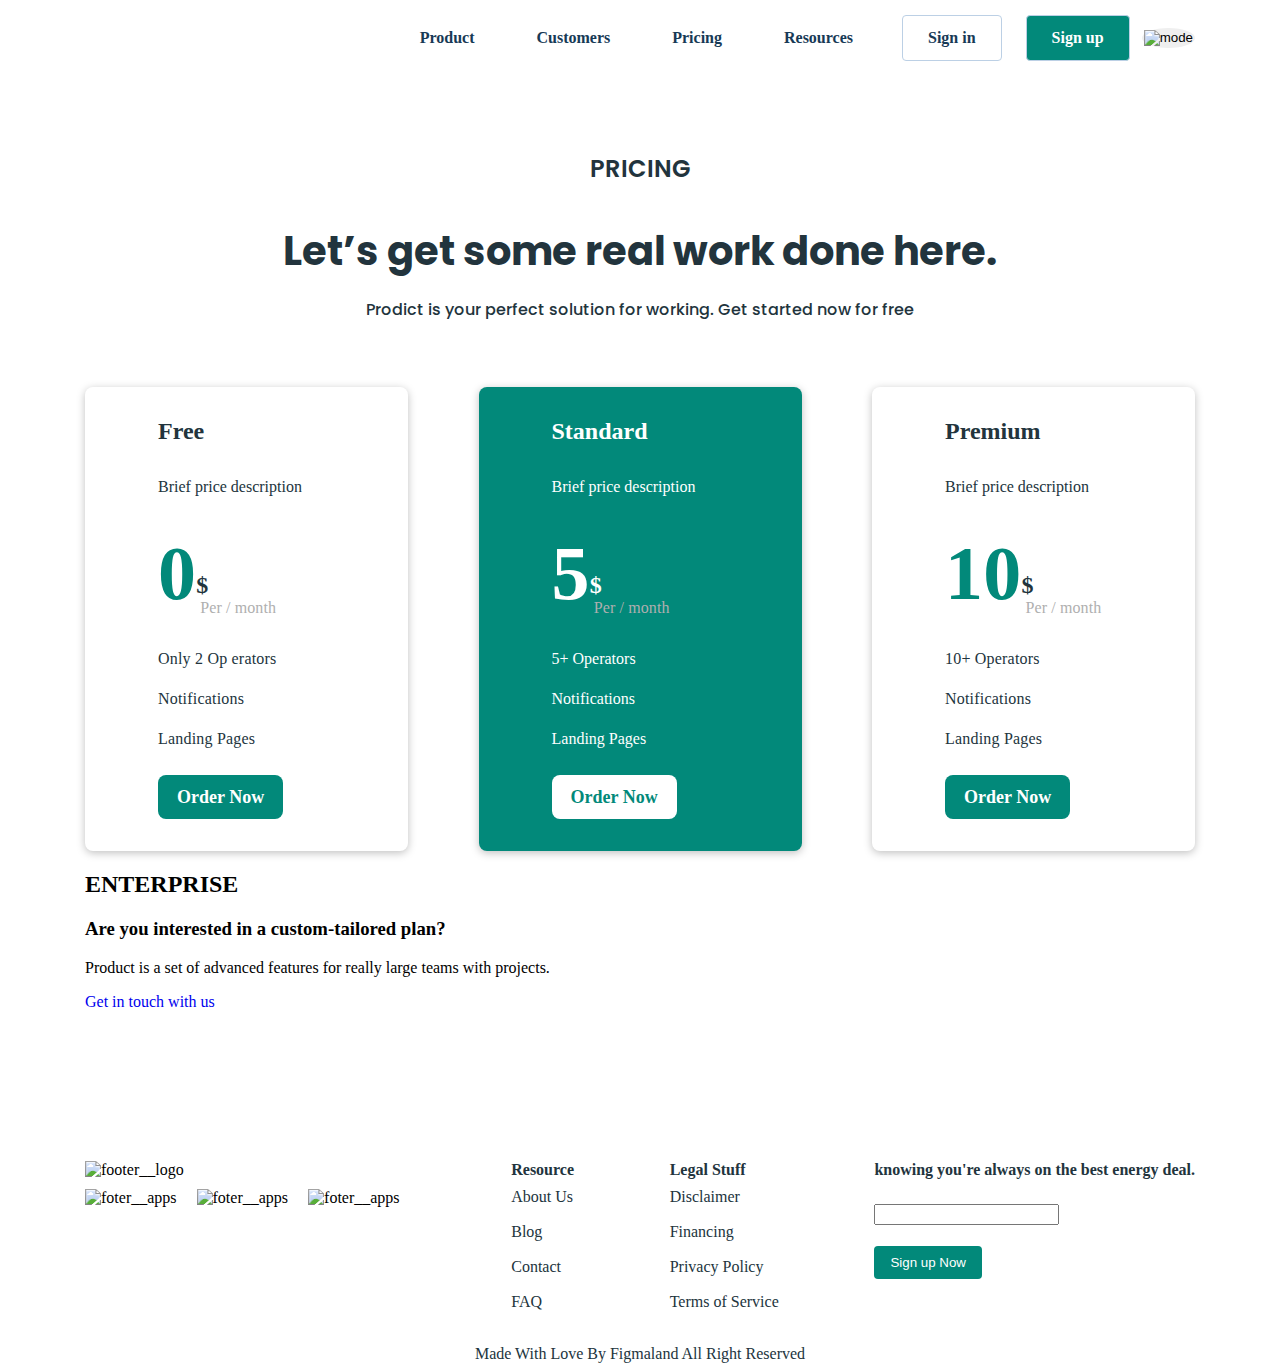
==== pricing.html @ 54152fec "Addmheader vs footer" ====
<!DOCTYPE html>
<html lang="en">
<head>
    <meta charset="UTF-8">
    <meta name="viewport" content="width=device-width, initial-scale=1.0">
    <title>Document</title>
    <link rel="preconnect" href="https://fonts.googleapis.com">
    <link rel="preconnect" href="https://fonts.gstatic.com" crossorigin>
    <link href="https://fonts.googleapis.com/css2?family=Poppins:ital,wght@0,600;0,700;1,400&display=swap"      rel="stylesheet">
    <link rel="stylesheet" href="./css/normalize.css">
    <link rel="stylesheet" href="./css/main.css">
</head>
<body>
    <header class="site__header">    
        <div class="container">
            <div class="header__inner">
                <a href="./index.html">
                    <img src="./images/header_logo.svg" alt="">
                </a>
                <ul class="header__list">
                    <li class="header__item">
                        <a class="header__link" href="./index.html">Product</a>
                    </li>
                    <li class="header__item">
                        <a class="header__link" href="./customer.html">Customers</a>
                    </li>
                    <li class="header__item">
                        <a class="header__link" href="./pricing.html">Pricing</a>
                    </li>
                    <li class="header__item">
                        <a class="header__link" href="./index.html">Resources</a>
                    </li>
                </ul>
                <div class="nav">
                    <span class="header__linkspan">
                        <a class="header__link" href="./index.html">Sign in</a>
                    </span>
                    <span class="header__linkspan linkcolor">
                        <a class="header__link header__link--sign" href="./index.html">Sign up</a>
                    </span>
                    <button class="mode">
                        <img class="button__img" src="./images/icon.svg" alt="mode">
                    </button>
                </div>
                <button type="button
                 " class="menu__btn">
                    <img src="./images/menu.svg" alt="menu__img" width="28" height="31">
                </button>
            </div>
        </div>
    </header>
    <main>
        <section class="hero_department">
            <div class="container">
                <div class="department">
                    <h3 class="department_list">PRICING</h3>
                    <h1 class="department_text">Let’s get some real work done here.</h1>
                    <p class="department_itms">Prodict is your perfect solution for working. Get started now for free</p>
                    <div class="personal">
                        <ul class="price__list">
                            <li class="price__item">
                                <strong class="price__strong">Free</strong>
                                <p class="list__text">Brief price description</p>
                                <span class="list__span">
                                    <ins class="ins">0</ins><sup class="sup">$</sup>
                                    <sub class="sub">Per / month</sub>
                                </span>
                                <p class="list__text list__text--color">Only 2 Op erators <br> Notifications <br> Landing Pages</p>
                                <span class="nowspan">
                                    <a class="span__link" href="">Order Now</a>
                                </span>
                            </li>
                            <li class="price__item price__item--color ">
                                <strong class="price__strong price__strong--color">Standard</strong>
                                <p class="list__text list__text--white">Brief price description</p>
                                <span class="list__span list__span--color">
                                    <ins class="ins ins--color">5</ins><sup class="sup sup--color">$</sup>
                                    <sub class="sub sub--color">Per / month</sub>
                                </span>
                                <p class="list__text list__text--white">5+ Operators<br> Notifications <br> Landing Pages</p>
                                <span class="nowspan nowspan--color">
                                    <a class="span__link span__link--color" href="">Order Now</a>
                                </span>
                            </li>
                            <li class="price__item">
                                <strong class="price__strong">Premium</strong>
                                <p class="list__text">Brief price description</p>
                                <span class="list__span">
                                    <ins class="ins">10</ins><sup class="sup">$</sup>
                                    <sub class="sub">Per / month</sub>
                                </span>
                                <p class="list__text list__text--color">10+ Operators <br> Notifications <br> Landing Pages </p>
                                <span class="nowspan">
                                    <a class="span__link" href="">Order Now</a>
                                </span>
                            </li>
                        </ul>
                    </div>    
                </div>
            </div>
        </section>

        <div class="container">
            <div>
                <h2>ENTERPRISE</h2>
                <h3>Are you interested  in a custom-tailored plan?</h3>
                <p>Product is a set of advanced features for really large teams with projects.</p>
                <a href="#">Get in touch with us</a>
            </div>
        </div>
    </main>
    <footer>
        <div class="container">
            <div class="site__footer">
                <ul class="footer__list">
                    <li class="footer__item">
                        <img class="footer__logoimg" src="./images/footer__log.svg" alt="footer__logo" width="162" height="30">
                        <div class="network">
                            <img  class="footer__network" src="./images/instagram.svg" alt="foter__apps" width="24" height="24">
                            <img class="footer__network" src="./images/facebook.svg" alt="foter__apps" width="24" height="24">
                            <img class="footer__network" src="./images/twitter.svg" alt="foter__apps" width="24" height="24">
                        </div>
                    </li>
                    <li class="footer__item">
                        <strong class="footer__span"> Resource</strong>
                        <ul class="item__list">
                            <li class="footer__item">
                                <a class="footer__link" href="">
                                    About Us
                                </a>
                            </li>
                            <li class="footer__item">
                                <a class="footer__link" href="">
                                    Blog
                                </a>
                            </li>
                            <li class="footer__item">
                                <a class="footer__link" href="">
                                    Contact
                                </a>
                            </li>
                            <li class="footer__item">
                                <a class="footer__link" href="">
                                    FAQ
                                </a>
                            </li>
                        </ul>
                    </li>
                    <li class="footer__item">
                        <strong class="footer__span "> Legal Stuff</strong>
                        <ul class="item__list">
                            <li class="footer__item">
                                <a class="footer__link" href="">
                                    Disclaimer
                                </a>
                            </li>
                            <li class="footer__item">
                                <a class="footer__link" href="">
                                    Financing
                                </a>
                            </li>
                            <li class="footer__item">
                                <a class="footer__link" href="">
                                    Privacy Policy
                                </a>
                            </li>
                            <li class="footer__item">
                                <a class="footer__link" href="">
                                    Terms of Service
                                </a>
                            </li> 
                        </ul>
                    </li>
                    <li class="footer__item">
                        <strong class="footer__text">knowing you're always on the best energy deal. </strong>
                        <form action="https://echo.htmlacademy.ru/" method="post">
                            <input class="input" type="email" name="email" id="send" aria-label="user_mail">
                            <button class="button" type="submit">
                                <span class="button__span">Sign up Now</span>
                            </button>
                        </form>
                    </li>
                </ul>
            </div>
            <small class="small__text">Made With Love By Figmaland All Right Reserved 
            </small>
        </div>
    </footer>
</body>
</html>
---- css/main.css ----
:root {
    --body-bg: #fff;
    --header-link-color: #173A56;
    --text-color: #22343D;
}

.dark {
    --body-bg: #1F2E35;
    --header-link-color: #FFFFFF;
    --text-color: #FFFFFF;
}

html {
    height: 100%;
    scroll-behavior: smooth;
}

*,
*::before,
*::after {
    box-sizing: border-box;
}

body {
    flex-direction: column;
    font-family: Rubik;
    height: 100%;
    margin: 0;
    padding: 0;
}

ul,
ol {
    padding: 0px;
    list-style-type: none;
}

a {
    text-decoration: none;
}

main {
    flex-grow: 1;
}

*,
*::before,
*::after {
    box-sizing: border-box;
}

body {
    display: flex;
    flex-direction: column;
    height: 100%;
    margin: 0;
    padding: 0;
    background: var(--body-bg);
}

.container {
    width: 100%;
    max-width: 1150px;
    padding: 0px 20px;
    margin: 0 auto;
}

main {
    flex-grow: 1;
}

.visually-hidden {
    clip: rect(0 0 0 0);
    clip-path: inset(50%);
    height: 1px;
    overflow: hidden;
    position: absolute;
    white-space: nowrap;
    width: 1px;
}

.header__inner {
    display: flex;
    align-items: center;
}

.header__list {
    display: flex;
    align-items: center;
    margin-left: auto;
    padding: 0px;
    list-style-type: none;

}

.menu__btn {
    display: none;
    border: none;
    background-color: transparent;
}

.header__item {
    margin-left: 12px;
}

.header__link {
    text-decoration: none;
    font-weight: 600;
    font-size: 16px;
    line-height: 28px;

}

.header__linkspan {
    display: inline-block;
    border: 1px solid #BCD0E5;
    border-radius: 4px;
    margin-left: 24px;
}

.linkcolor {
    background: #02897A;
    color: #FFFFFF;
}

.header__link {
    display: inline-block;
    margin: 0px;
    padding: 10px 25px;
    font-weight: 600;
    font-size: 16px;
    line-height: 24px;
    color: var(--header-link-color)
}

.header__link--sign {
    color: #FFFFFF;
}

.nav {
    display: flex;
    align-items: center;
}

.mode {
    margin-left: 12px;
    padding: 0px;
    border: 2px solid transparent;
    border-radius: 50%;
}

.button__img {
    display: block;

}

@media only screen and (max-width:576px) {
    .nav {
        display: none;
    }

    .menu__btn {
        display: block;
        margin-left: auto;
    }

    .header__list {
        display: none;
    }

}

/* hero section started */
.hero {
    padding-top: 25px;
}

.hero__inner {
    display: flex;
    align-items: center;
    justify-content: space-between;
    flex-direction: row-reverse;

}

.hero__left {
    width: 100%;
    max-width: 360px;
}

.hero__title {
    font-weight: 700;
    font-size: 40px;
    line-height: 60px;
    color: var(--text-color)
}

.hero__text {
    font-weight: 400;
    font-size: 18px;
    line-height: 28px;
    color: var(--text-color)
}

.hero__span {
    display: inline-block;
    background: #02897A;
    border-radius: 4px;
    padding: 15px 41px;
}

.hero__live {
    position: relative;
    background-image: url("../images/hero_icon.svg");
    background-repeat: no-repeat;
    margin-left: 30px;
    padding-left: 20px;
    background-size: 20px 17px;
}

.hero__link {
    font-weight: 700;
    font-size: 16px;
    line-height: 24px;
    color: #FFFFFF;
    text-decoration: none;
}

.hero__link--active {
    font-weight: 600;
    font-size: 16px;
    line-height: 24px;
    text-decoration-line: underline;
    color: #02897A;
    text-decoration: none;
    border-bottom: 1px solid #02897A;
}

@media only screen and (max-width:576px) {
    .hero__inner {
        display: block;
        margin: 0px;
        padding-top: 30px;

    }

    .hero_img {
        width: 100%;
        height: 100%;
    }

    .hero__title {
        font-size: 36px;
        text-align: center;
    }

    .hero__link {
        justify-content: center;
    }

}

@media only screen and (max-width:365px) {
    .hero__span {
        padding: 8px 18px;
        margin-right: 20px;
        font-size: 14px;
    }

    .hero__link {
        font-size: 14px;
    }

}

/* product section start */
.product {
    margin-top: 115px;
    margin-bottom: 153px;
}

.title__width {
    display: block;
    margin: 0 auto;
    max-width: 450px;
    margin-bottom: 60px;
    width: 100%;
}

.product__title {
    margin: 0px;
    font-weight: 700;
    font-size: 32px;
    line-height: 48px;
    text-align: center;
    color: var(--text-color)
}

.product__inner {
    display: grid;
    grid-template-columns: repeat(4, 1fr);
    gap: 30px;
}

.product__img {
    position: absolute;
    z-index: -1;
}

.product__wrapper {
    width: 100%;
    max-width: 230px;
}

.product__strong {
    display: block;
    font-weight: 600;
    font-size: 22px;
    line-height: 33px;
    color: var(--text-color)
}

.product__text {
    font-weight: 400;
    font-size: 16px;
    line-height: 26px;
    color: var(--text-color)
}

.divspan {
    width: 100%;
    max-width: 175px;
    display: block;
    margin: 20px auto;
}

.product__span {
    display: inline-block;
    background: #02897A;
    border-radius: 4px;
    padding: 15px 32px;
}

.product__link {
    font-weight: 700;
    font-size: 16px;
    line-height: 24px;
    text-decoration: none;
    color: var(--body-bg);
}

@media only screen and (max-width:576px) {
    .title_width {
        width: 150px;
    }

    .product__title {
        font-weight: 700;
        font-size: 32px;
        line-height: 48px;
        text-align: center;

        color: var(--text-color);
    }
}

@media only screen and (max-width:576px) {
    .product__img {
        width: 1280px;
    }

}

@media only screen and (max-width:576px) {
    .product__inner {
        display: block;
        text-align: center;
        margin: 0 auto;
        width: 411px;
    }

    .product__wrapper {
        display: block;
        margin: 0 auto;
    }

    .divspan {
        max-width: 175px;
        margin: 0px auto;
    }
}

/* Management section start */
.management {
    padding-top: 150px;
}

.management__inner {
    display: flex;
    align-items: center;
    justify-content: space-between;
    flex-direction: row-reverse;
    flex-wrap: wrap;
}

.management__wrapper {
    width: 100%;
    max-width: 450px;
}

.management__strong {
    font-weight: 600;
    font-size: 16px;
    line-height: 24px;
    color: var(--text-color)
}

.management__title {
    font-weight: 700;
    font-size: 32px;
    line-height: 48px;
    color: var(--text-color)
}

.management__text {
    font-weight: 400;
    font-size: 16px;
    line-height: 26px;
    color: var(--text-color);
    padding: 25px 0px;
}

@media only screen and (max-width:576px) {
    .management__images {
        display: block;
        width: 100%;
        max-width: 350px;
        height: 305px;
    }

    .management__wrapper {
        position: relative;
        left: -20px;
        padding-top: 50px;
        max-width: 334px;
    }

}

/* SUPPORT SECTION STARTED */
.support__inner {
    position: relative;
    display: flex;
    align-items: center;
    margin-top: 150px;
}

.support__wrapper {
    margin-left: auto;
    width: 100%;
    max-width: 420px;
}

.support__strong {
    font-weight: 600;
    font-size: 16px;
    line-height: 24px;
    color: var(--text-color);
}

.support__title {
    font-weight: 700;
    font-size: 32px;
    line-height: 48px;
    color: var(--text-color)
}

.support__text {
    font-weight: 400;
    font-size: 16px;
    line-height: 26px;
    color: var(--text-color)
}

.support__item::before {
    display: block;
    position: absolute;
    background-image: url("../images/support_icon.svg");
    background-repeat: no-repeat;
    left: -50px;
    top: 5px;
    width: 35px;
    height: 35px;
    content: '';
}

.support__item:nth-child(2)::before {
    background-image: url("../images/support_icon2.svg");
}

.support__item:nth-child(3)::before {
    background-image: url("../images/support_icon3.svg");
}

.support__list {
    position: relative;
    margin: 0px;
    padding: 0px;
    list-style-type: none;
}

.support__item {
    position: relative;
    padding: 15px 0px;
}

.support__span {
    position: relative;
    font-weight: 400;
    font-size: 16px;
    line-height: 26px;
    color: var(--text-color)
}

@media only screen and (max-width:576px) {
    .support__img {
        position: absolute;
        top: -30px;
        left: 20px;
        max-width: 265px;
        height: 308px;
    }

    .support__inner {
        margin-top: 50px;
    }

}

@media only screen and (max-width:576px) {
    .support__wrapper {
        padding-top: 300px;
        margin: 0 auto;
    }

    .support__item::before {
        left: 0px;
        top: 10px;
    }

    .support__item {
        padding-left: 50px;
    }
}

@media only screen and (max-width:350px) {
    .support__text {
        font-size: 14px;
        line-height: 20px;
    }

}

.Collaborative__inner {
    position: relative;
    display: flex;
    align-items: center;
    justify-content: space-between;
    margin-top: 100px;
}

.collaborative_img {
    margin-left: auto;
}

.Collaborative__wrapper {
    width: 100%;
    max-width: 420px;
}

.Collaborative__strong {
    font-weight: 600;
    font-size: 16px;
    line-height: 24px;
    padding: 12px 0px;
    color: var(--text-color)
}

.Collaborative__text {
    font-weight: 400;
    font-size: 16px;
    line-height: 26px;
    color: var(--text-color)
}

.Collaborative__title {
    font-weight: 700;
    font-size: 32px;
    line-height: 48px;
    color: var(--text-color)
}

@media only screen and (max-width:576px) {
    .collaborative_img {
        position: absolute;
        margin: 0px;
        left: 10px;
        top: 0;
        max-width: 290px;
        height: 291px;
    }

    .Collaborative__wrapper {
        margin: 0 auto;
        padding-top: 350px;
    }
}

/* STRATEG SECTION START */
.strateg {
    padding-top: 50px;
}

.strateg__title {
    margin: 0px;
    font-weight: 700;
    font-size: 34px;
    line-height: 51px;
    color: var(--text-color);
}

.strateg__text {
    font-weight: 500;
    font-size: 16px;
    line-height: 26px;
    color: var(--text-color);
}

.strateg__content {
    width: 100%;
    max-width: 693px;
}

.strateg__img {
    width: 348px;
}

@media only screen and (max-width:576px) {
    .strateg__content {
        margin: 0 10px;
        width: 348px;
    }

    .strateg__list {
        flex-wrap: wrap;
    }

    .strateg__item {
        margin: 0 10px;

    }
}

.strateg__list {
    display: flex;
    align-items: center;
    justify-content: space-between;
    list-style-type: none;
    gap: 30px;
    padding: 0px;
}

.strateg__item {
    text-decoration: none;
    border: 1px solid transparent;
    border-radius: 10px;
    background: #ffffff;
}

.strateg__span {
    display: block;
    font-weight: 400;
    font-size: 16px;
    line-height: 28px;
    padding: 12px 0px;
    color: #22343D;
}

.strateg__strong {
    font-weight: 700;
    font-size: 24px;
    line-height: 40px;
    padding-bottom: 12px;
    color: #22343D;
}

.strateg__strong--color {
    color: #02897A;
}

.strateg__end {
    display: block;
    padding-top: 64px;
    width: 150px;
    margin: 0 auto;
}

.strateg__circle {
    display: inline-block;
    margin: 0px 10px;
    width: 16px;
    height: 16px;
    border: 1px solid transparent;
    border-radius: 50%;
    text-align: center;
    background: #EFEFEF;
}

.strateg__circle:nth-child(2) {
    background: #02897A;
}

/* PRICE SECTION START */
.price__inner {
    padding-top: 150px;
}

.price__title {
    text-align: center;
    font-weight: 700;
    font-size: 34px;
    line-height: 51px;
    color: var(--text-color);
}

.price__text {
    font-weight: 500;
    font-size: 16px;
    line-height: 24px;
    color: var(--text-color);
    text-align: center;
}

.price__list {
    display: flex;
    align-items: flex-start;
    justify-content: space-between;
    list-style-type: none;

}

@media only screen and (max-width:576px) {
    .price__list {
        margin: 0 auto;
        flex-wrap: wrap;
    }

    .price__item {

        margin-bottom: 30px;
    }

}

.price__item {
    width: 323px;
    padding: 24px 75px 32px 73px;
    box-shadow: 0px 2px 8px rgba(0, 0, 0, 0.25);
    border-radius: 8px;
    background: var(--body-bg);
}

.price__item--color {
    background: #02897A;
}

.price__strong {
    font-weight: 700;
    font-size: 24px;
    line-height: 40px;
    color: var(--text-color);
}

.price__strong--color {
    color: #fff;
}

.list__text {
    font-weight: 400;
    font-size: 16px;
    line-height: 40px;
    color: var(--text-color);
}

.list__text--color {
    font-weight: 500;
    font-size: 16px;
    line-height: 40px;
    letter-spacing: 0.2px;
    color: var(--text-color);
}

.list__text--white {
    color: #fff;
}

.list__span {
    position: relative;
}

.ins {
    text-decoration: none;
    font-weight: 700;
    font-size: 76px;
    line-height: 100px;
    text-align: center;
    letter-spacing: 0.2px;
    color: #02897A;
}

.ins--color {
    color: #fff;
}

.sub {
    position: relative;
    left: -12px;
    top: 10px;
    font-weight: 400;
    font-size: 16px;
    line-height: 19px;
    letter-spacing: 0.1px;
    color: #AFAFAF;
}

.sup {
    font-weight: 700;
    font-size: 24px;
    line-height: 30px;
    letter-spacing: 0.1px;
    color: var(--text-color);
}

.sup--color {
    color: #fff;
}

.nowspan {
    display: inline-block;
    margin: 0 auto;
    padding: 11px 19px;
    background: #02897A;
    border-radius: 8px;
    color: #fff;
}

@media only screen and (max-width:352px) {
    .nowspan {
        width: 140px;
    }
}

.nowspan--color {
    background: var(--body-bg);
}

.span__link {
    font-weight: 600;
    font-size: 18px;
    line-height: 22px;
    text-decoration: none;
    color: #fff;
}

.span__link--color {
    color: #02897A;
}

/* PRICE SECTION FINISHED */

/* CLIENT SECTION START */
.client {
    padding-top: 100px;
}

.client__title {
    text-align: center;
    margin: 0px;
    font-weight: 700;
    font-size: 34px;
    line-height: 57px;
    letter-spacing: 0.2px;
    color: var(--text-color);
}

.client__text {
    margin: 0px;
    font-weight: 500;
    font-size: 16px;
    line-height: 28px;
    text-align: center;
    letter-spacing: 0.2px;
    color: var(--text-color);

}

.client__content {
    width: 100%;
    max-width: 537px;
}

.client__list {
    display: flex;
    align-items: center;
    justify-content: space-between;
    padding-top: 50px;
    list-style-type: none;
}

@media only screen and (max-width:576px) {
    .client__content {
        margin: 0 auto;
        width: 323px;
        text-align: center;
    }

    .client__list {
        margin: 0 auto;
        flex-wrap: wrap;
    }

    .client__item {
        margin-bottom: 32px;
    }

}

.client__item {
    padding: 28px;
    width: 100%;
    max-width: 327px;
    text-decoration: none;
    border: 1px solid #DEDEDE;
    border-radius: 5px;
    background: #fff;

}

.clien__text {
    width: 100%;
    max-width: 275px;
    font-weight: 400;
    font-size: 16px;
    line-height: 28px;
    letter-spacing: 0.2px;
    color: #737373;
}

.clien__span {
    display: block;
    width: 80px;
    margin: 0 auto;
}

.client__strong,
.client__strong1,
.client__strong2 {
    display: block;
    position: relative;
    font-weight: 600;
    font-size: 16px;
    line-height: 24px;
    letter-spacing: 0.2px;
    color: #02897A;
}

.client__strong::before {
    position: absolute;
    left: -80px;
    background-image: url("../images/client.png");
    background-repeat: no-repeat;
    width: 50px;
    height: 50px;
    border-radius: 50%;
    content: '';
}

.client__strong1:before {
    position: absolute;
    left: -80px;
    background-image: url("../images/client2.png");
    background-repeat: no-repeat;
    width: 50px;
    height: 50px;
    border-radius: 50%;
    content: '';
}

.client__strong2:before {
    position: absolute;
    left: -80px;
    background-image: url("../images/client3.png");
    background-repeat: no-repeat;
    width: 50px;
    height: 50px;
    border-radius: 50%;
    content: '';
}

/* CLIENT SECTION FINISHED */


/* COMPANIES WRAPPER STARTED */
.companies {
    display: flex;
    align-items: center;
    justify-content: space-between;
    margin: 0 auto;
    padding: 50px 36px 0px 50px;
    width: 100%;
    max-width: 968px;
    background: #02897A;
    border-radius: 32px;
}

.companies__left {
    width: 100%;
    max-width: 400px;
}

.companies__text {
    font-weight: 600;
    font-size: 32px;
    line-height: 151.4%;
    color: #fff;
}

.companies__span {
    display: inline-block;
    padding: 13px 35px 7px 33px;
    background: #fff;
    border-radius: 8px;
}

.companies__link {
    text-decoration: none;
    font-weight: 600;
    font-size: 20px;
    line-height: 30px;
    color: #02897A;
}

@media only screen and (max-width:576px) {
    .companies {
        width: 100%;
        flex-wrap: wrap;
    }

    .companies__text {
        margin: 0px;
        font-size: 32px;
        line-height: 151.4%;
        text-align: center;
    }

    .companies__span {
        display: block;
        margin: 0 auto;
        width: 150px;
        text-align: center;
    }

    .companies__img {
        position: relative;
        margin: 0px;
        right: 40%;

    }
}

/* COMPANIES WRAPPER FINISHED */

/* FOOTER STARTED */
.site__footer {
    padding-top: 150px;
}

.footer__list {
    display: flex;
    align-items: flex-start;
    justify-content: space-between;
    margin: 0px;
    list-style-type: none;
}

@media only screen and (max-width:576px) {
    .site__footer {
        padding-top: 100px;
    }

    .footer__list {
        width: 325px;
        flex-wrap: wrap;
        padding: 0px;
        gap: 20px;
    }

    .footer__item {
        display: block;
        margin: 0 auto;
        padding: 0px;
        width: 162px;
        text-align: center;
    }
}

@media only screen and (max-width:576px) {
    .item__list {
        padding: 16px 0px;
    }

}

.footer__item {
    text-decoration: none;
}

.footer__span {
    color: var(--text-color);
}

.network {
    padding-top: 10px;
}

.footer__network {
    margin-right: 16px;
}

.item__list {
    list-style-type: none;
    margin: 0px;
    padding: 0px;
}

.footer__text {
    color: var(--text-color);
}

.footer__link {
    text-decoration: none;
    font-weight: 400;
    font-size: 16px;
    line-height: 35px;
    color: var(--text-color);
}

.input {
    margin-top: 25px;
}

.button {
    padding: 8px 15px;
    margin-top: 21px;
    background: #02897A;
    border-radius: 4px;
    display: block;
    border: 1px solid transparent;
}

.button__span {
    color: var(--body-bg);
}

.small__text {
    display: block;
    margin-top: 20px;
    text-align: center;
    font-weight: 400;
    font-size: 16px;
    line-height: 30px;
    color: #22343D;
}

@media only screen and (max-width:576px) {
    .button {
        display: block;
        margin: 10px auto;
        text-align: center;
    }

}

/* FOOTER FINISHED */

.department_list {
    display: block;
    margin: 0 auto;
    padding: 75px 0 35px 0;
    text-align: center;
    color: #22343D;
    font-family: Poppins;
    font-size: 24px;
    font-weight: 600;
}

.department_text {
    display: block;
    margin: 0 auto;
    text-align: center;
    color: #22343D;
    text-align: center;
    font-family: Poppins;
    font-size: 40px;
    font-weight: 700;
}

.department_itms {
    display: block;
    margin: 0 auto;
    padding: 16px 0 49px 0;
    text-align: center;
    color: #22343D;
    text-align: center;
    font-family: Poppins;
    font-size: 16px;
    font-weight: 500;
}
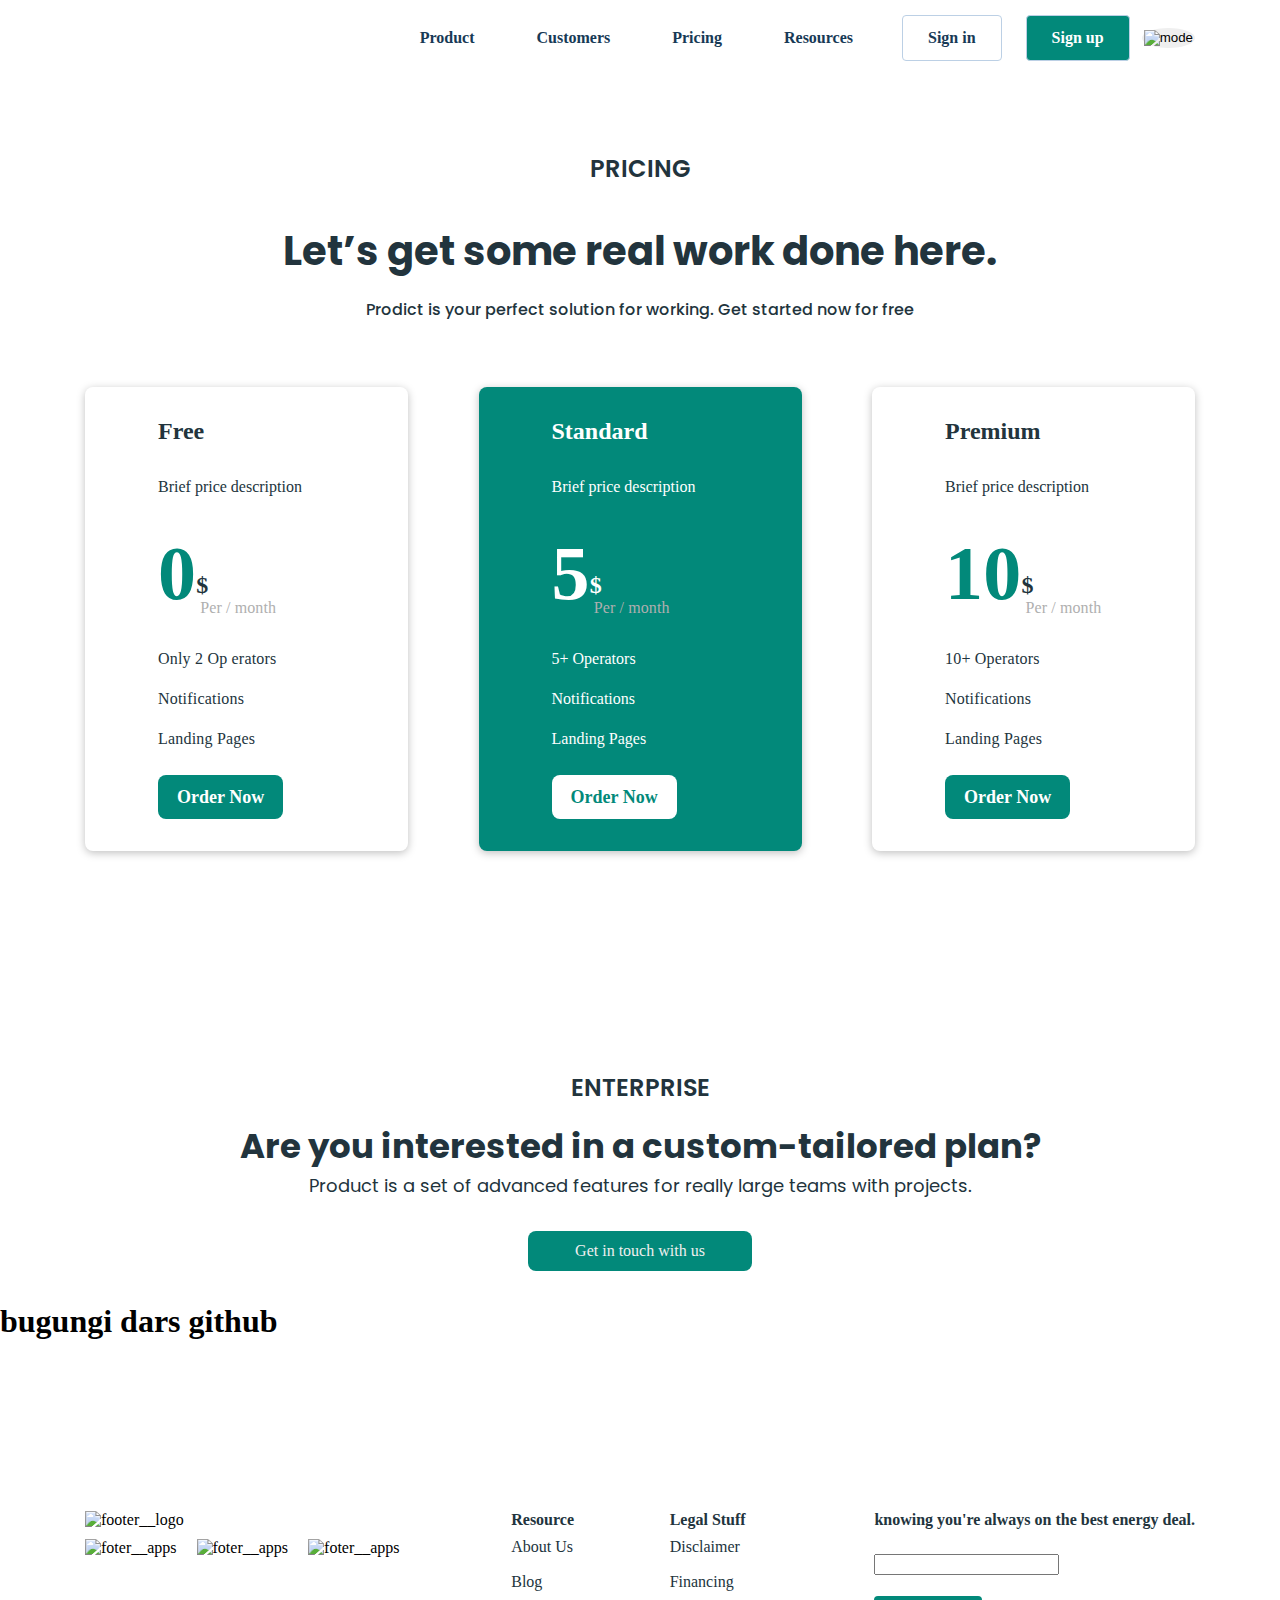
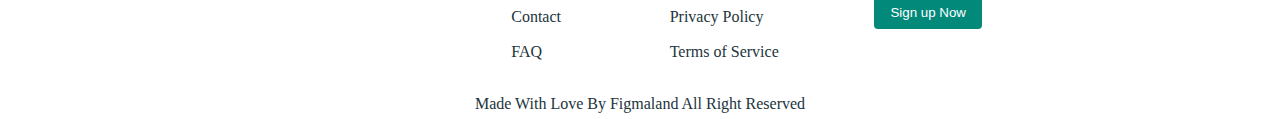
==== commit 0a25fe76: "add broken" ====
--- a/pricing.html
+++ b/pricing.html
@@ -99,14 +99,19 @@
                 </div>
             </div>
         </section>
+        <section class="enterprise">
+            <div class="">
+                <div class="enterprise__inner">
+                    <h2 class="enterprise__title">ENTERPRISE</h2>
+                    <h3 class="enterprise__subtitle">Are you interested  in a custom-tailored plan?</h3>
+                    <p class="enterprise__text">Product is a set of advanced features for really large teams with projects.</p>
+                    <a class="enterprise__link" href="#">Get in touch with us</a>
+                </div>
+            </div>
+        </section>
 
-        <div class="container">
-            <div>
-                <h2>ENTERPRISE</h2>
-                <h3>Are you interested  in a custom-tailored plan?</h3>
-                <p>Product is a set of advanced features for really large teams with projects.</p>
-                <a href="#">Get in touch with us</a>
-            </div>
+        <div>
+            <h1>bugungi dars github</h1>
         </div>
     </main>
     <footer>
--- a/css/main.css
+++ b/css/main.css
@@ -1225,4 +1225,48 @@
     font-family: Poppins;
     font-size: 16px;
     font-weight: 500;
+}
+
+.enterprise__title {
+    display: block;
+    margin: 0 auto;
+    padding: 203px 0 16px 0;
+    text-align: center;
+    color: #22343D;
+    font-family: Poppins;
+    font-size: 24px;
+    font-weight: 600;
+}
+
+.enterprise__subtitle {
+    display: block;
+    margin: 0 auto;
+    text-align: center;
+    color: #22343D;
+    font-family: Poppins;
+    font-size: 34px;
+    font-weight: 700;
+}
+
+.enterprise__text {
+    display: block;
+    margin: 0 auto;
+    text-align: center;
+    color: #22343D;
+    font-family: Poppins;
+    font-size: 18px;
+    font-weight: 400;
+}
+
+.enterprise__link {
+    display: block;
+    margin: 32px auto;
+    width: 224px;
+    padding: 11px 18px;
+    justify-content: center;
+    align-items: center;
+    text-align: center;
+    color: #EFEFEF;
+    border-radius: 8px;
+    background: #02897A;
 }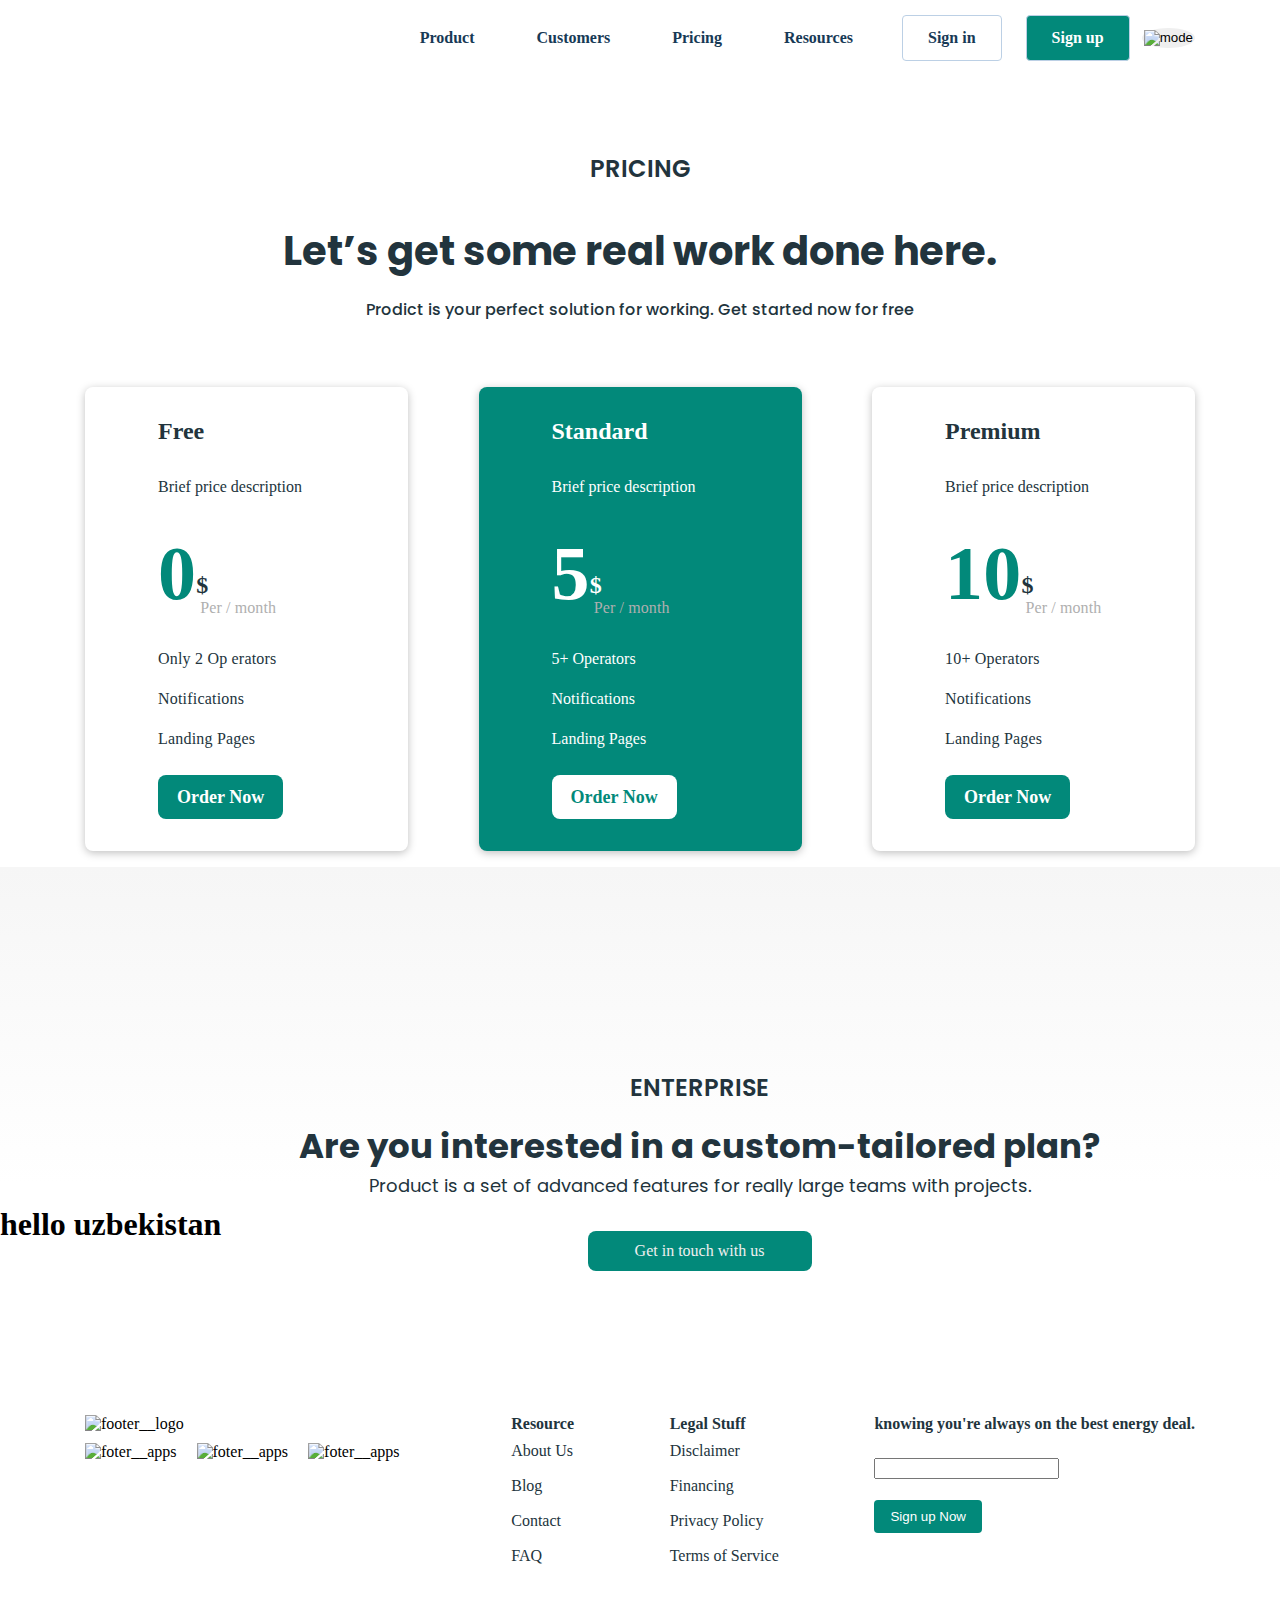
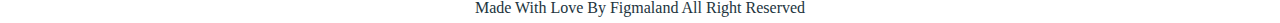
==== commit 8469e7a2: "add BREAK" ====
--- a/pricing.html
+++ b/pricing.html
@@ -109,10 +109,7 @@
                 </div>
             </div>
         </section>
-
-        <div>
-            <h1>bugungi dars github</h1>
-        </div>
+<h1>hello uzbekistan</h1>
     </main>
     <footer>
         <div class="container">
--- a/css/main.css
+++ b/css/main.css
@@ -1269,4 +1269,10 @@
     color: #EFEFEF;
     border-radius: 8px;
     background: #02897A;
+}
+
+.enterprise__inner {
+    width: 1399px;
+    height: 318px;
+    background: linear-gradient(180deg, #F6F6F6 0%, rgba(246, 246, 246, 0.00) 100%);
 }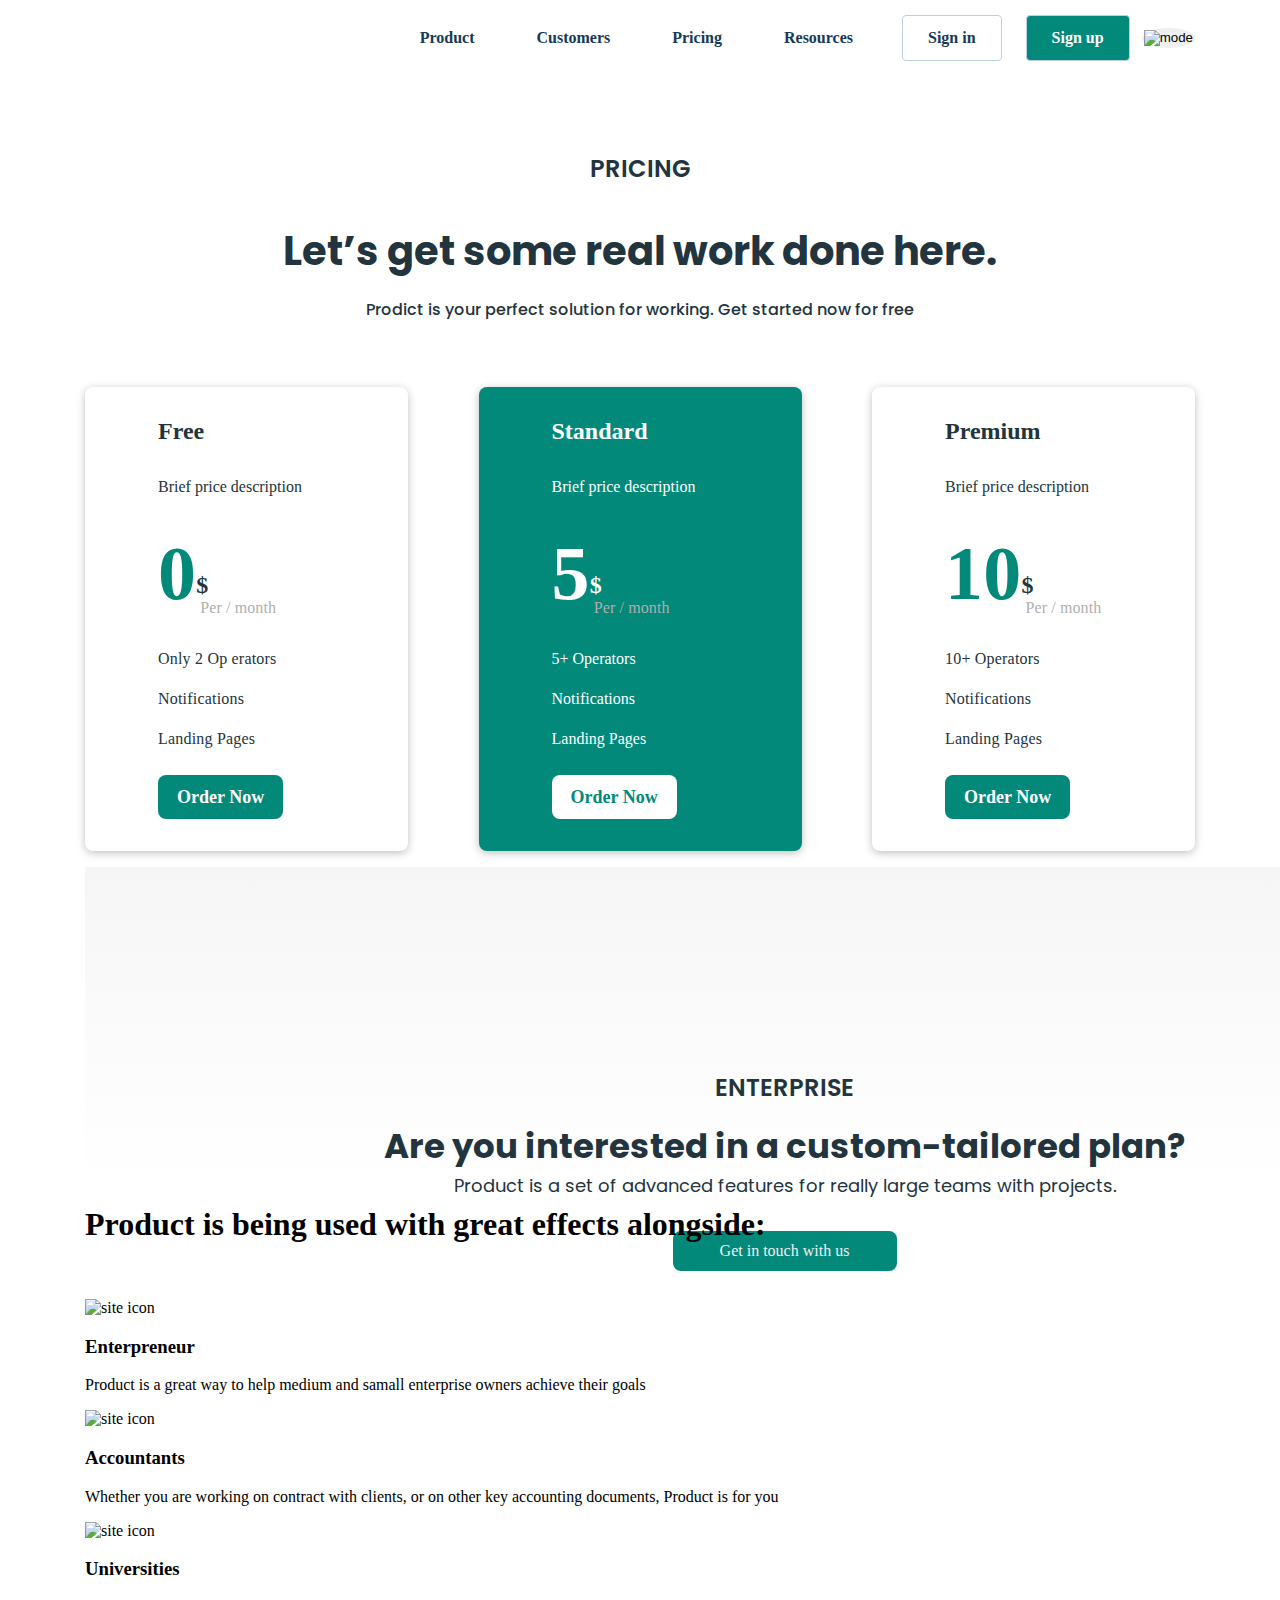
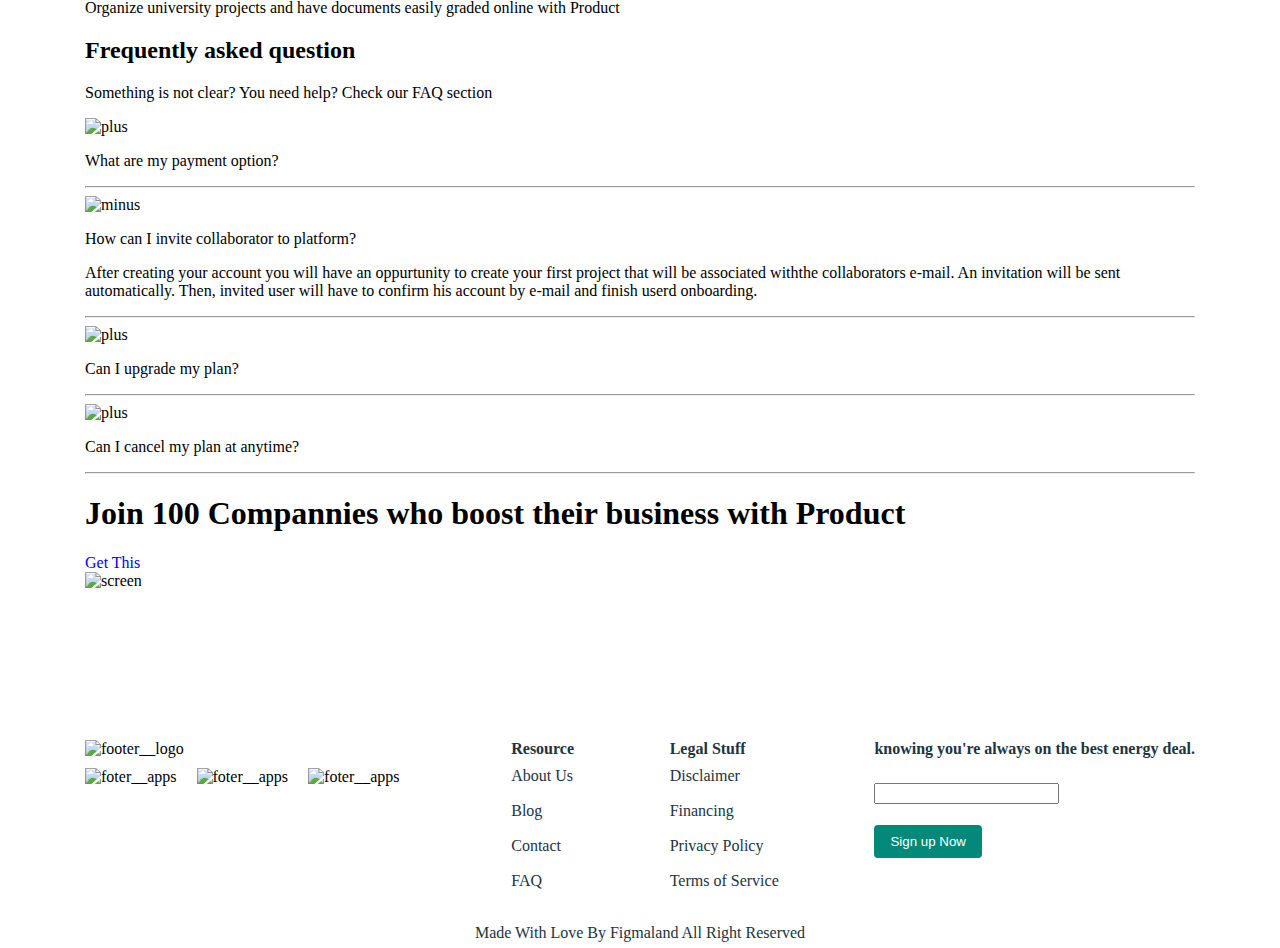
==== commit 2404cb62: "add the end" ====
--- a/pricing.html
+++ b/pricing.html
@@ -1,17 +1,20 @@
 <!DOCTYPE html>
 <html lang="en">
+
 <head>
     <meta charset="UTF-8">
     <meta name="viewport" content="width=device-width, initial-scale=1.0">
     <title>Document</title>
     <link rel="preconnect" href="https://fonts.googleapis.com">
     <link rel="preconnect" href="https://fonts.gstatic.com" crossorigin>
-    <link href="https://fonts.googleapis.com/css2?family=Poppins:ital,wght@0,600;0,700;1,400&display=swap"      rel="stylesheet">
+    <link href="https://fonts.googleapis.com/css2?family=Poppins:ital,wght@0,600;0,700;1,400&display=swap"
+        rel="stylesheet">
     <link rel="stylesheet" href="./css/normalize.css">
     <link rel="stylesheet" href="./css/main.css">
 </head>
+
 <body>
-    <header class="site__header">    
+    <header class="site__header">
         <div class="container">
             <div class="header__inner">
                 <a href="./index.html">
@@ -55,7 +58,8 @@
                 <div class="department">
                     <h3 class="department_list">PRICING</h3>
                     <h1 class="department_text">Let’s get some real work done here.</h1>
-                    <p class="department_itms">Prodict is your perfect solution for working. Get started now for free</p>
+                    <p class="department_itms">Prodict is your perfect solution for working. Get started now for free
+                    </p>
                     <div class="personal">
                         <ul class="price__list">
                             <li class="price__item">
@@ -65,7 +69,8 @@
                                     <ins class="ins">0</ins><sup class="sup">$</sup>
                                     <sub class="sub">Per / month</sub>
                                 </span>
-                                <p class="list__text list__text--color">Only 2 Op erators <br> Notifications <br> Landing Pages</p>
+                                <p class="list__text list__text--color">Only 2 Op erators <br> Notifications <br>
+                                    Landing Pages</p>
                                 <span class="nowspan">
                                     <a class="span__link" href="">Order Now</a>
                                 </span>
@@ -77,7 +82,8 @@
                                     <ins class="ins ins--color">5</ins><sup class="sup sup--color">$</sup>
                                     <sub class="sub sub--color">Per / month</sub>
                                 </span>
-                                <p class="list__text list__text--white">5+ Operators<br> Notifications <br> Landing Pages</p>
+                                <p class="list__text list__text--white">5+ Operators<br> Notifications <br> Landing
+                                    Pages</p>
                                 <span class="nowspan nowspan--color">
                                     <a class="span__link span__link--color" href="">Order Now</a>
                                 </span>
@@ -89,38 +95,140 @@
                                     <ins class="ins">10</ins><sup class="sup">$</sup>
                                     <sub class="sub">Per / month</sub>
                                 </span>
-                                <p class="list__text list__text--color">10+ Operators <br> Notifications <br> Landing Pages </p>
+                                <p class="list__text list__text--color">10+ Operators <br> Notifications <br> Landing
+                                    Pages </p>
                                 <span class="nowspan">
                                     <a class="span__link" href="">Order Now</a>
                                 </span>
                             </li>
                         </ul>
-                    </div>    
+                    </div>
                 </div>
             </div>
         </section>
         <section class="enterprise">
-            <div class="">
+            <div class="container">
                 <div class="enterprise__inner">
                     <h2 class="enterprise__title">ENTERPRISE</h2>
-                    <h3 class="enterprise__subtitle">Are you interested  in a custom-tailored plan?</h3>
-                    <p class="enterprise__text">Product is a set of advanced features for really large teams with projects.</p>
+                    <h3 class="enterprise__subtitle">Are you interested in a custom-tailored plan?</h3>
+                    <p class="enterprise__text">Product is a set of advanced features for really large teams with
+                        projects.</p>
                     <a class="enterprise__link" href="#">Get in touch with us</a>
                 </div>
             </div>
         </section>
-<h1>hello uzbekistan</h1>
+        <section>
+            <div class="container">
+                <div class="site__inner">
+                    <h1 class="site_hero">Product is being used with great effects alongside:</h1>
+                    <div class="site_itmes">
+                        <img src="image2/amico.svg" alt="">
+                        <div class="site__inner_">
+                            <ul class="site_list">
+                                <li class="site_list_itmes">
+                                    <div class="site_content">
+                                        <img src="./image2/icon 1.svg" alt="site icon">
+                                        <h3 class="site_text">Enterpreneur</h3>
+                                    </div>
+                                    <div class="items__content">
+                                        <p class="site_subtext">Product is a great way to help medium and samall
+                                            enterprise owners achieve their
+                                            goals</p>
+                                    </div>
+                                </li>
+                                <li class="site_list_itmes">
+                                    <div class="site_content">
+                                        <img src="./image2/icon 2.svg" alt="site icon">
+                                        <h3 class="site_text">Accountants</h3>
+                                    </div>
+                                    <div class="items__content">
+                                        <p class="site_subtext">Whether you are working on contract with clients, or on
+                                            other key accounting
+                                            documents, Product is for you</p>
+                                    </div>
+                                </li>
+                                <li class="site_list_itmes">
+                                    <div class="site_content">
+                                        <img src="./image2/icon 3.svg" alt="site icon">
+                                        <h3 class="site_text">Universities</h3>
+                                    </div>
+                                    <div class="items__content">
+                                        <p class="site_subtext">Organize university projects and have documents easily
+                                            graded online with Product
+                                        </p>
+                                    </div>
+                                </li>
+                            </ul>
+                        </div>
+                    </div>
+                </div>
+            </div>
+        </section>
+
+        <section class="hero_question">
+            <div class="container">
+                <div class="question_list">
+                    <h2 class="question_title">Frequently asked question</h2>
+                    <p class="question_text">Something is not clear? You need help? Check our FAQ section</p>
+                    <div class="question_list_itmes">
+                        <img src="./image2/plus_circle.svg" alt="plus">
+                        <p class="question_subtext">What are my payment option?</p>
+                    </div>
+                    <hr class="question_hr">
+                    <div class="question_list_itmes">
+                        <img src="./image2/minus_circle.svg" alt="minus">
+                        <p class="question_subtext">How can I invite collaborator to platform?</p>
+                    </div>
+                    <div class="question_subtitle">
+                        <p>After creating your account you will have an oppurtunity to create your first project that
+                            will be associated withthe collaborators e-mail. An invitation will be sent automatically.
+                            Then, invited user will have to confirm his account by e-mail and finish userd onboarding.
+                        </p>
+                    </div>
+                    <hr class="question_hr">
+                    <div class="question_list_itmes">
+                        <img src="./image2/plus_circle.svg" alt="plus">
+                        <p class="question_subtext">Can I upgrade my plan?</p>
+                    </div>
+                    <hr class="question_hr">
+                    <div class="question_list_itmes">
+                        <img src="./image2/plus_circle.svg" alt="plus">
+                        <p class="question_subtext">Can I cancel my plan at anytime?</p>
+                    </div>
+                    <hr class="question_hr">
+                </div>
+            </div>
+        </section>
+
+        <section class="hero_iformation">
+            <div class="container">
+                <div class="iformation_inner">
+                    <div class="iformation_left">
+                        <h1 class="iformation_text">Join 100 Compannies who boost their business with Product</h1>
+                        <a class="iformation_link" href="#">Get This</a>
+                    </div>
+                    <div class="iformation_right">
+                        <img class="iformation_img" src="./image2/screen.png" alt="screen">
+                    </div>
+                </div>
+            </div>
+        </section>
+
     </main>
     <footer>
         <div class="container">
             <div class="site__footer">
                 <ul class="footer__list">
                     <li class="footer__item">
-                        <img class="footer__logoimg" src="./images/footer__log.svg" alt="footer__logo" width="162" height="30">
+                        <img class="footer__logoimg" src="./images/footer__log.svg" alt="footer__logo" width="162"
+                            height="30">
                         <div class="network">
-                            <img  class="footer__network" src="./images/instagram.svg" alt="foter__apps" width="24" height="24">
-                            <img class="footer__network" src="./images/facebook.svg" alt="foter__apps" width="24" height="24">
-                            <img class="footer__network" src="./images/twitter.svg" alt="foter__apps" width="24" height="24">
+                            <img class="footer__network" src="./images/instagram.svg" alt="foter__apps" width="24"
+                                height="24">
+                            <img class="footer__network" src="./images/facebook.svg" alt="foter__apps" width="24"
+                                height="24">
+                            <img class="footer__network" src="./images/twitter.svg" alt="foter__apps" width="24"
+                                height="24">
                         </div>
                     </li>
                     <li class="footer__item">
@@ -170,7 +278,7 @@
                                 <a class="footer__link" href="">
                                     Terms of Service
                                 </a>
-                            </li> 
+                            </li>
                         </ul>
                     </li>
                     <li class="footer__item">
@@ -184,9 +292,10 @@
                     </li>
                 </ul>
             </div>
-            <small class="small__text">Made With Love By Figmaland All Right Reserved 
+            <small class="small__text">Made With Love By Figmaland All Right Reserved
             </small>
         </div>
     </footer>
 </body>
+
 </html>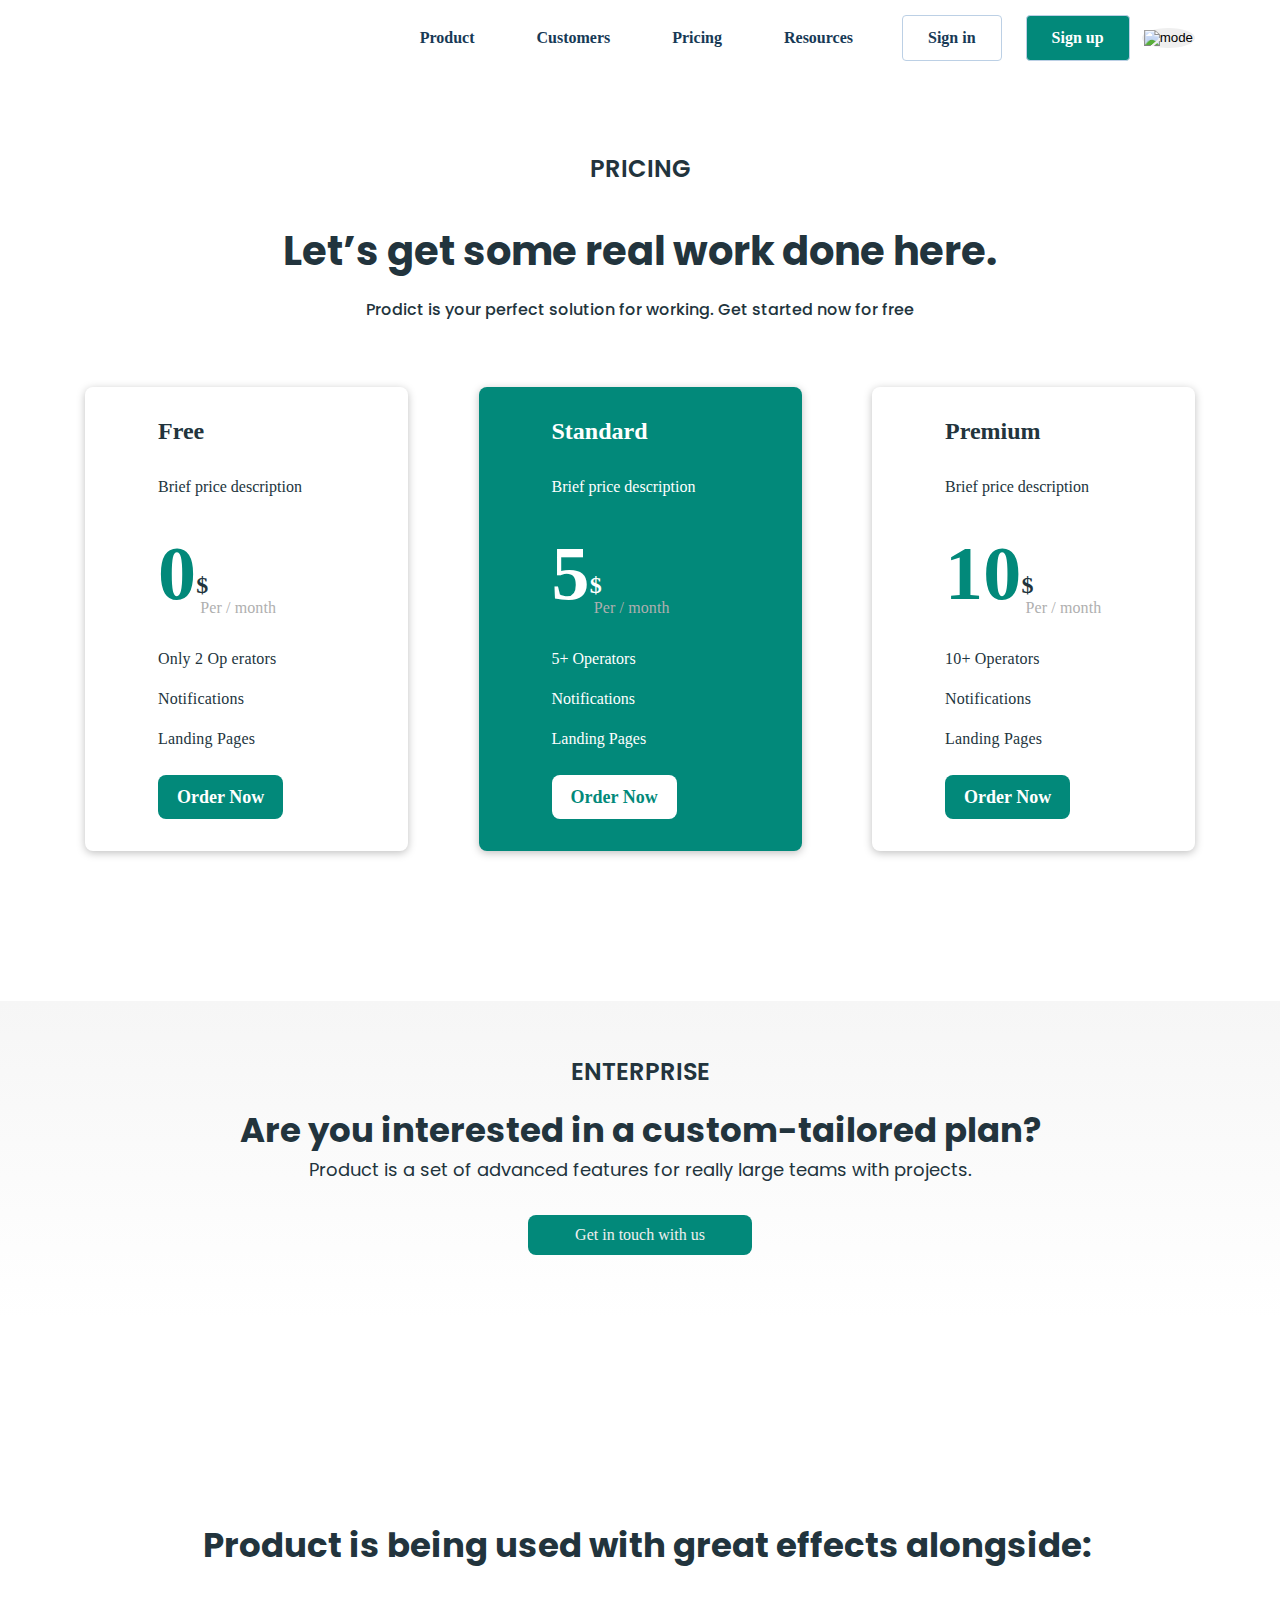
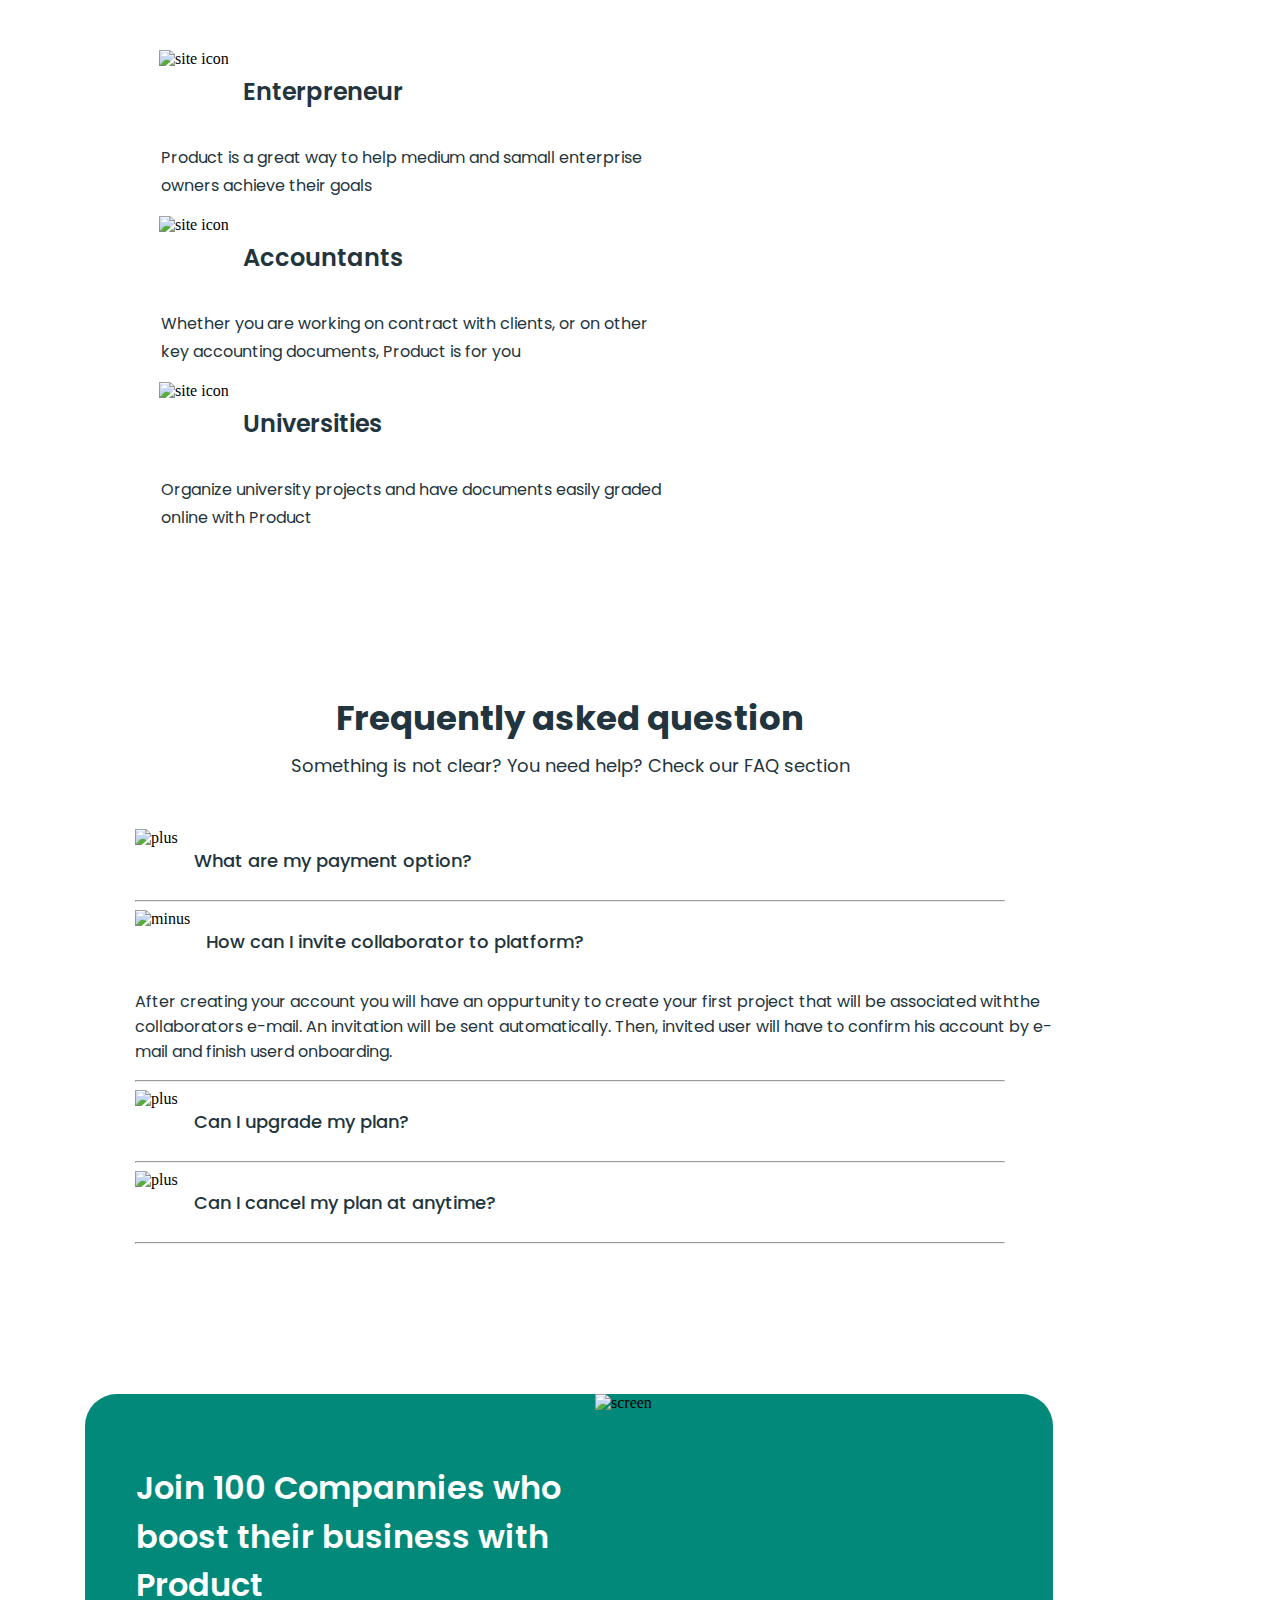
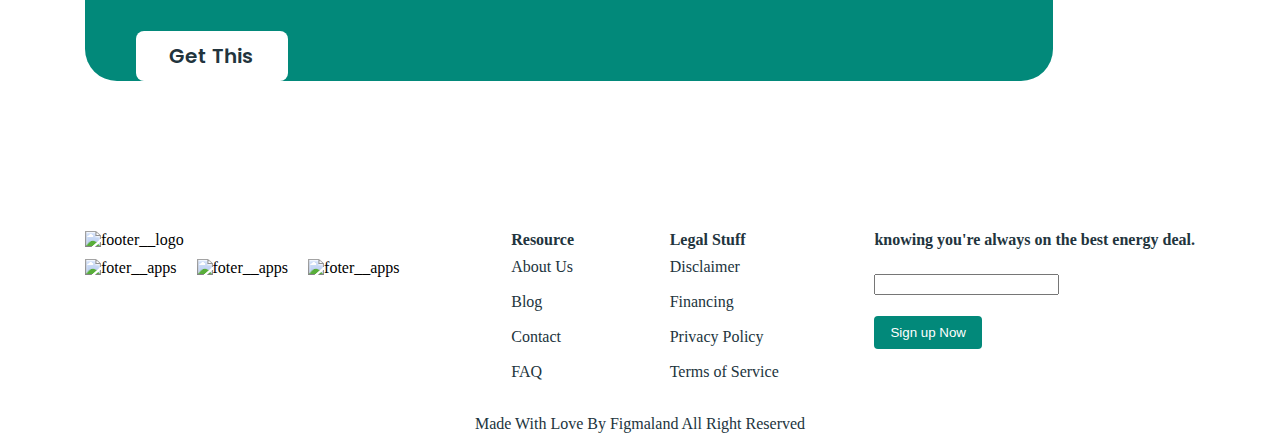
==== commit 8dd5e2fd: "Add The And Page" ====
--- a/pricing.html
+++ b/pricing.html
@@ -296,6 +296,7 @@
             </small>
         </div>
     </footer>
+    <script src="./js/main.js" ></script>
 </body>
 
 </html>--- a/css/main.css
+++ b/css/main.css
@@ -1,13 +1,51 @@
+@font-face {
+    font-family: 'Poppins';
+    src: url('../fonts/Poppins-SemiBold.woff2') format('woff2'),
+        url('../fonts/Poppins-SemiBold.woff') format('woff');
+    font-weight: 600;
+    font-style: normal;
+    font-display: swap;
+}
+
+@font-face {
+    font-family: 'Poppins';
+    src: url('../fonts/Poppins-Bold.woff2') format('woff2'),
+        url('../fonts/Poppins-Bold.woff') format('woff');
+    font-weight: bold;
+    font-style: normal;
+    font-display: swap;
+}
+
+@font-face {
+    font-family: 'Poppins';
+    src: url('../fonts/Poppins-Regular.woff2') format('woff2'),
+        url('../fonts/Poppins-Regular.woff') format('woff');
+    font-weight: normal;
+    font-style: normal;
+    font-display: swap;
+}
+
+@font-face {
+    font-family: 'Poppins';
+    src: url('../fonts/Poppins-Medium.woff2') format('woff2'),
+        url('../fonts/Poppins-Medium.woff') format('woff');
+    font-weight: 500;
+    font-style: normal;
+    font-display: swap;
+}
+
 :root {
     --body-bg: #fff;
     --header-link-color: #173A56;
     --text-color: #22343D;
+    --box-background:linear-gradient(180deg, #F6F6F6 0%, rgba(246, 246, 246, 0.00) 100%);
 }
 
 .dark {
     --body-bg: #1F2E35;
     --header-link-color: #FFFFFF;
     --text-color: #FFFFFF;
+    --box-background: #22343D;
 }
 
 html {
@@ -346,7 +384,7 @@
     font-size: 16px;
     line-height: 24px;
     text-decoration: none;
-    color: var(--body-bg);
+    color: #FFF;
 }
 
 @media only screen and (max-width:576px) {
@@ -861,7 +899,7 @@
 }
 
 .nowspan--color {
-    background: var(--body-bg);
+    background: #fff;
 }
 
 .span__link {
@@ -1169,7 +1207,7 @@
 }
 
 .button__span {
-    color: var(--body-bg);
+    color: #FFF;
 }
 
 .small__text {
@@ -1198,7 +1236,7 @@
     margin: 0 auto;
     padding: 75px 0 35px 0;
     text-align: center;
-    color: #22343D;
+    color:var(--text-color);
     font-family: Poppins;
     font-size: 24px;
     font-weight: 600;
@@ -1208,7 +1246,7 @@
     display: block;
     margin: 0 auto;
     text-align: center;
-    color: #22343D;
+    color:var(--text-color);
     text-align: center;
     font-family: Poppins;
     font-size: 40px;
@@ -1220,7 +1258,7 @@
     margin: 0 auto;
     padding: 16px 0 49px 0;
     text-align: center;
-    color: #22343D;
+    color:var(--text-color);
     text-align: center;
     font-family: Poppins;
     font-size: 16px;
@@ -1230,9 +1268,9 @@
 .enterprise__title {
     display: block;
     margin: 0 auto;
-    padding: 203px 0 16px 0;
-    text-align: center;
-    color: #22343D;
+    padding: 53px 0 16px 0;
+    text-align: center;
+    color: var(--text-color);
     font-family: Poppins;
     font-size: 24px;
     font-weight: 600;
@@ -1242,7 +1280,7 @@
     display: block;
     margin: 0 auto;
     text-align: center;
-    color: #22343D;
+    color: var(--text-color);
     font-family: Poppins;
     font-size: 34px;
     font-weight: 700;
@@ -1252,7 +1290,7 @@
     display: block;
     margin: 0 auto;
     text-align: center;
-    color: #22343D;
+    color: var(--text-color);
     font-family: Poppins;
     font-size: 18px;
     font-weight: 400;
@@ -1261,6 +1299,7 @@
 .enterprise__link {
     display: block;
     margin: 32px auto;
+    margin-bottom: 51px;
     width: 224px;
     padding: 11px 18px;
     justify-content: center;
@@ -1272,7 +1311,149 @@
 }
 
 .enterprise__inner {
-    width: 1399px;
     height: 318px;
-    background: linear-gradient(180deg, #F6F6F6 0%, rgba(246, 246, 246, 0.00) 100%);
+
+}
+.enterprise{
+    margin-top: 150px;
+   background:var(  --box-background);
+}
+
+.site_hero {
+    display: block;
+    margin: 0 auto;
+    margin-left: 14px;
+    padding: 201px 0 63px 0;
+    text-align: center;
+    color: var(--text-color);
+    font-family: Poppins;
+    font-size: 34px;
+    font-weight: 700;
+}
+
+.site_text {
+    padding-left: 14px;
+    color: var(--text-color);
+    text-align: center;
+    font-family: Poppins;
+    font-size: 24px;
+    font-style: normal;
+    font-weight: 600;
+    line-height: normal;
+}
+
+.site_itmes {
+    display: flex;
+}
+
+.site_content {
+    display: flex;
+    padding: 0 14px;
+
+}
+
+.site_list {
+    margin-left: 60px;
+}
+
+.items__content {
+    width: 533px;
+    margin-top: -5px;
+    padding-left: 16px;
+    padding-top: -0px;
+    color: var(--text-color);
+    font-family: Poppins;
+    font-size: 16px;
+    font-weight: 400;
+    line-height: 28px;
+    /* 175% */
+}
+
+.question_title {
+    display: block;
+    margin: 0 auto;
+    padding: 145px 0 4px 0;
+    text-align: center;
+    color:var(--text-color);
+    font-family: Poppins;
+    font-size: 34px;
+    font-weight: 700;
+}
+
+.question_text {
+    display: block;
+    margin: 0 auto;
+    padding: 4px 0 50px 0;
+    text-align: center;
+    color:var(--text-color);
+    font-family: Poppins;
+    font-size: 18px;
+    font-weight: 400;
+}
+
+.question_list_itmes {
+    display: flex;
+}
+
+.question_list {
+    width: 920px;
+    padding-left: 50px;
+}
+
+.question_subtext {
+    padding-left: 16px;
+    color:var(--text-color);
+    font-family: Poppins;
+    font-size: 18px;
+    font-weight: 500;
+}
+
+.question_subtitle {
+    width: 920px;
+    color: var(--text-color);
+    font-family: Poppins;
+    font-size: 16px;
+    font-style: normal;
+    font-weight: 400;
+    line-height: normal;
+}
+
+.question_hr {
+    background: #E7E7E7;
+
+}
+
+.iformation_inner {
+    display: flex;
+    width: 968px;
+    margin: 150px 0 auto;
+    border-radius: 32px;
+    background: #02897A;
+    /* background-image: url(../image2/screen.png) lightgray 50% / contain no-repeat;*/
+}
+
+.iformation_text {
+    width: 510px;
+    padding-left: 51px;
+    padding-top: 49px;
+    color: #FFF;
+    font-family: Poppins;
+    font-size: 32px;
+    font-weight: 600;
+    line-height: 151.4%;
+    /* 48.448px */
+}
+
+.iformation_link {
+    display: inline-flex;
+    margin: 0 51px auto;
+    padding: 10px 35px 10px 33px;
+    justify-content: center;
+    align-items: center;
+    border-radius: 8px;
+    background: #FFF;
+    color: #22343D;
+    font-family: Poppins;
+    font-size: 20px;
+    font-weight: 600;
 }